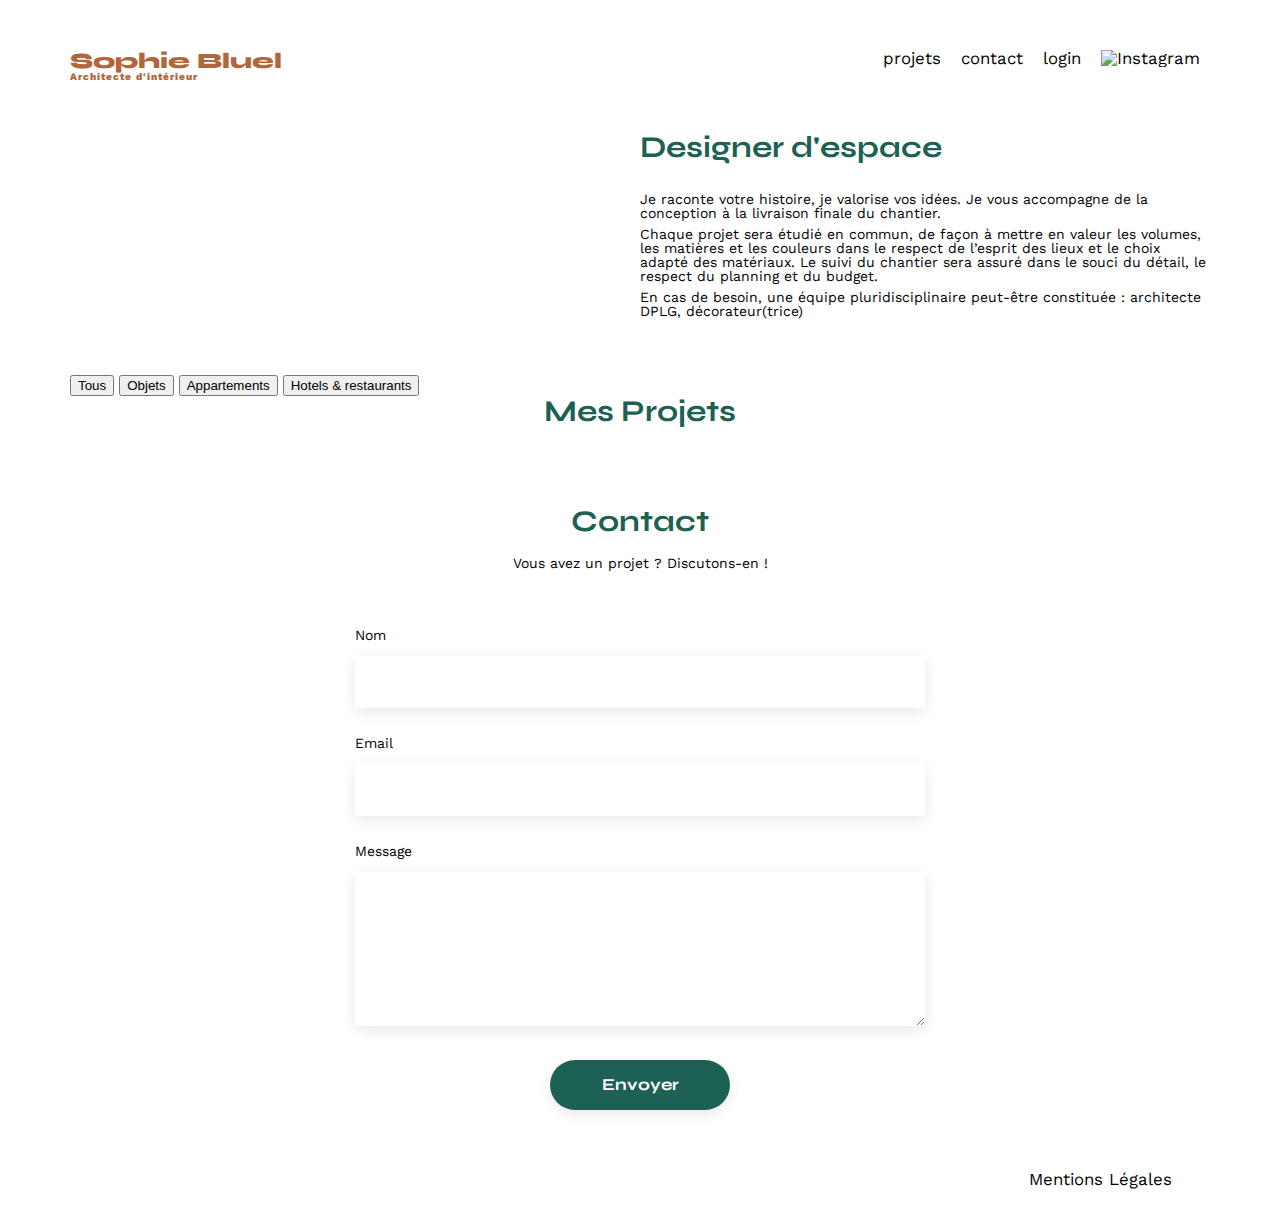
==== FrontEnd/index.html @ 34e4bd31 "Ajout barre de filtres" ====
<!DOCTYPE html>
<html lang="fr">
<head>
	<meta charset="UTF-8">
	<title>Sophie Bluel - Architecte d'intérieur</title>
	<meta name="viewport" content="width=device-width, initial-scale=1.0">
	<link rel="preconnect" href="https://fonts.googleapis.com">
	<link rel="preconnect" href="https://fonts.gstatic.com" crossorigin>
	<link href="https://fonts.googleapis.com/css2?family=Syne:wght@700;800&family=Work+Sans&display=swap" rel="stylesheet">
	<meta name="description" content="">
	<link rel="stylesheet" href="./assets/style.css">
	<script src="./assets/js/script.js" defer></script>
</head>
<body>
<header>
	<h1>Sophie Bluel <span>Architecte d'intérieur</span></h1>
	<nav>
		<ul>
			<li>projets</li>
			<li>contact</li>
			<li>login</li>
			<li><img src="./assets/icons/instagram.png" alt="Instagram"></li>
		</ul>
	</nav>
</header>
<main>
	<section id="introduction">
		<figure>
			<img src="./assets/images/sophie-bluel.png" alt="">
		</figure>
		<article>
			<h2>Designer d'espace</h2>
			<p>Je raconte votre histoire, je valorise vos idées. Je vous accompagne de la conception à la livraison finale du chantier.</p>
			<p>Chaque projet sera étudié en commun, de façon à mettre en valeur les volumes, les matières et les couleurs dans le respect de l’esprit des lieux et le choix adapté des matériaux. Le suivi du chantier sera assuré dans le souci du détail, le respect du planning et du budget.</p>
			<p>En cas de besoin, une équipe pluridisciplinaire peut-être constituée : architecte DPLG, décorateur(trice)</p>
		</article>
	</section>
	<section id="portfolio">

		<!--Partie Catégorie-->
		<div class="filters">
			<button class="filterCategories(1)" onclick="resetCategories()" id="test">Tous</button>
			<button class="filterCategories(2)" onclick="filterCategories(1)">Objets</button>
			<button class="filterCategories(3)" onclick="filterCategories(2)">Appartements</button>
			<button class="filterCategories(4)" onclick="filterCategories(3)">Hotels & restaurants</button>
		</div>

		<h2>Mes Projets</h2>
		<div class="gallery">
		</div>
	</section>
	<section id="contact">
		<h2>Contact</h2>
		<p>Vous avez un projet ? Discutons-en !</p>
		<form action="#" method="post">
			<label for="name">Nom</label>
			<input type="text" name="name" id="name">
			<label for="email">Email</label>
			<input type="email" name="email" id="email">
			<label for="message">Message</label>
			<textarea name="message" id="message" cols="30" rows="10"></textarea>
			<input type="submit" value="Envoyer">
		</form>
	</section>
</main>

<footer>
	<nav>
		<ul>
			<li>Mentions Légales</li>
		</ul>
	</nav>
</footer>
</body>
</html>
---- FrontEnd/assets/style.css ----
/* http://meyerweb.com/eric/tools/css/reset/
   v2.0 | 20110126
   License: none (public domain)
*/

html, body, div, span, applet, object, iframe,
h1, h2, h3, h4, h5, h6, p, blockquote, pre,
a, abbr, acronym, address, big, cite, code,
del, dfn, em, img, ins, kbd, q, s, samp,
small, strike, strong, sub, sup, tt, var,
b, u, i, center,
dl, dt, dd, ol, ul, li,
fieldset, form, label, legend,
table, caption, tbody, tfoot, thead, tr, th, td,
article, aside, canvas, details, embed,
figure, figcaption, footer, header, hgroup,
menu, nav, output, ruby, section, summary,
time, mark, audio, video {
	margin: 0;
	padding: 0;
	border: 0;
	font-size: 100%;
	font: inherit;
	vertical-align: baseline;
}
/* HTML5 display-role reset for older browsers */
article, aside, details, figcaption, figure,
footer, header, hgroup, menu, nav, section {
	display: block;
}
body {
	line-height: 1;
}
ol, ul {
	list-style: none;
}
blockquote, q {
	quotes: none;
}
blockquote:before, blockquote:after,
q:before, q:after {
	content: '';
	content: none;
}
table {
	border-collapse: collapse;
	border-spacing: 0;
}
/** end reset css**/
body {
	max-width: 1140px;
	margin:auto;
	font-family: 'Work Sans' ;
	font-size: 14px;
}
header {
	display: flex;
	justify-content: space-between;
	margin: 50px 0
}
section {
	margin: 50px 0
}

h1{
	display: flex;
	flex-direction: column;
	font-family: 'Syne';
	font-size: 22px;
	font-weight: 800;
	color: #B1663C
}

h1 > span {
	font-family: 'Work Sans';
	font-size:10px;
	letter-spacing: 0.1em;
;
}

h2{
	font-family: 'Syne';
	font-weight: 700;
	font-size: 30px;
	color: #1D6154
}
nav ul {
	display: flex;
	align-items: center;
	list-style-type: none;

}
nav li {
	padding: 0 10px;
	font-size: 1.2em;
}

li:hover {
	color: #B1663C;
}
#introduction {
	display: flex;
	align-items: center;
}
#introduction figure {
	flex: 1
}
#introduction img {
	display: block;
	margin: auto;
	width: 80%;
}

#introduction article {
	flex: 1
}
#introduction h2 {
	margin-bottom: 1em;
}

#introduction p {
	margin-bottom: 0.5em;
}
#portfolio h2 {
	text-align: center;
	margin-bottom: 1em;
}


.gallery {
	width: 100%;
	display: grid;
	grid-template-columns: 1fr 1fr 1fr;
	grid-column-gap: 20px;
	grid-row-gap: 20px;
}

.gallery img {
	width: 100%;

}
#contact {
	width: 50%;
margin: auto;
}
#contact > * {
	text-align: center;

}
#contact h2{
	margin-bottom: 20px;
}
#contact form {
	text-align: left;
	margin-top:30px;
	display: flex;
	flex-direction: column;
}

#contact input {
	height: 50px;
	font-size: 1.2em;
	border: none;
	box-shadow: 0px 4px 14px rgba(0, 0, 0, 0.09);
}
#contact label {
	margin: 2em 0 1em 0;
}
#contact textarea {
	border: none;
	box-shadow: 0px 4px 14px rgba(0, 0, 0, 0.09);
}

input[type="submit"]{
	font-family: 'Syne';
	font-weight: 700;
	color: white;
	background-color: #1D6154;
	margin : 2em auto ;
	width: 180px;
	text-align: center;
	border-radius: 60px ;
}

footer nav ul {
	display: flex;
	justify-content: flex-end;
	margin: 2em
}
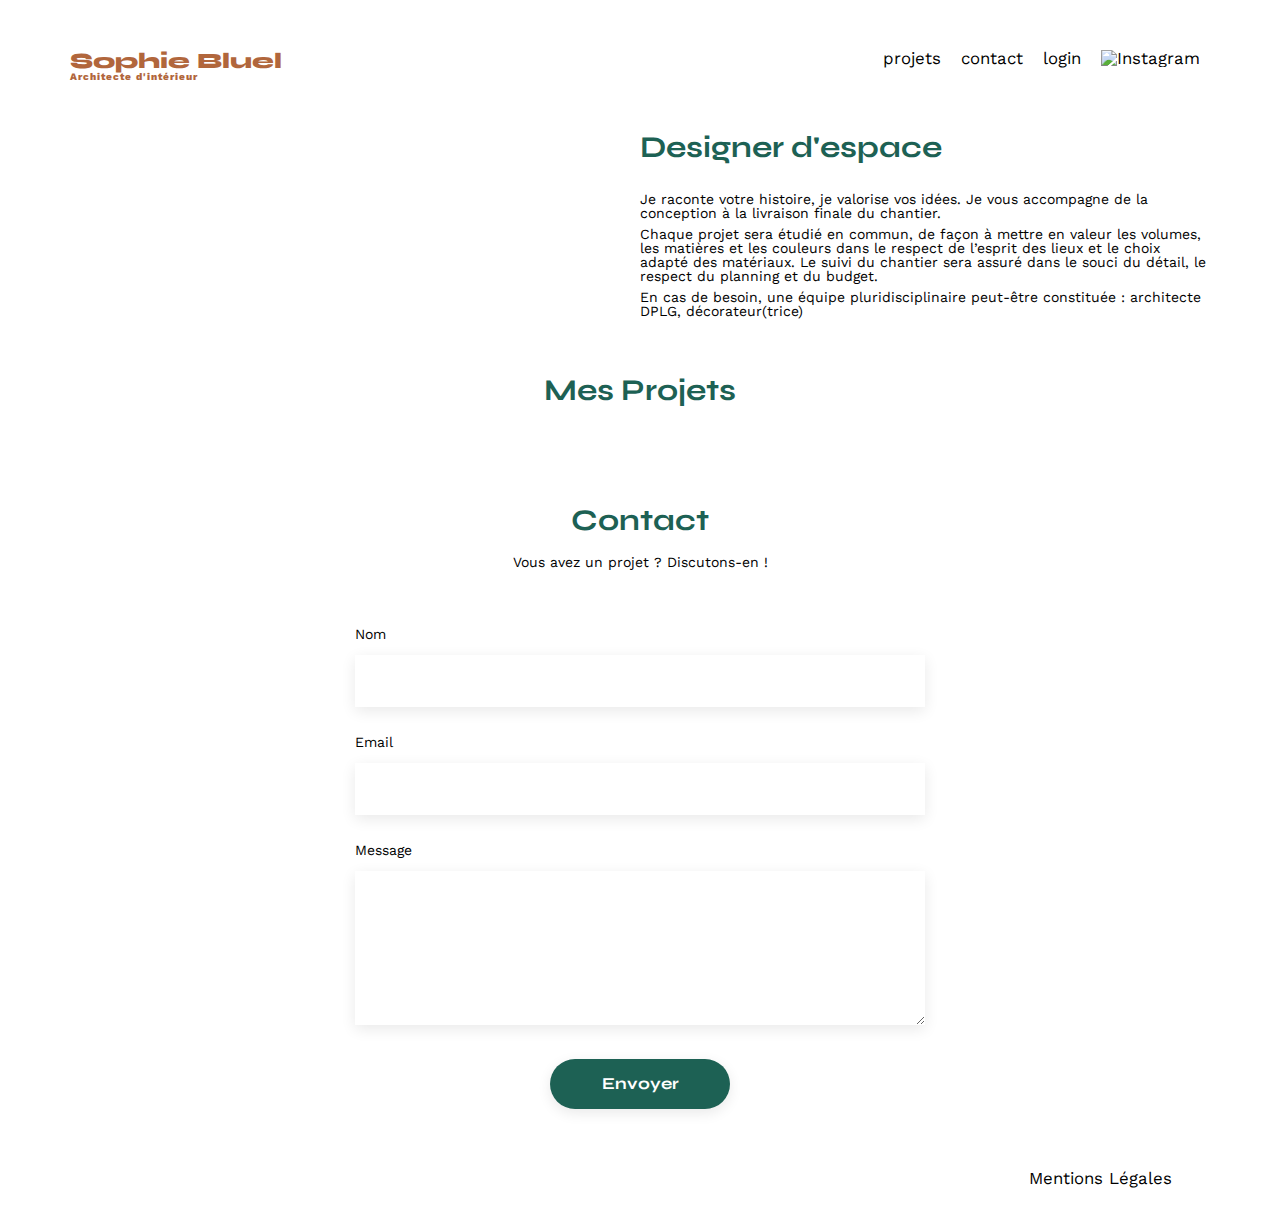
==== commit e8439c98: "modifications barre de filtres" ====
--- a/FrontEnd/index.html
+++ b/FrontEnd/index.html
@@ -10,6 +10,8 @@
 	<meta name="description" content="">
 	<link rel="stylesheet" href="./assets/style.css">
 	<script src="./assets/js/script.js" defer></script>
+	<script src="./assets/js/login.js" defer></script>
+	<script src="./assets/js/modale.js" defer></script>
 </head>
 <body>
 <header>
@@ -37,15 +39,12 @@
 	</section>
 	<section id="portfolio">
 
+		<h2>Mes Projets</h2>
+
 		<!--Partie Catégorie-->
-		<div class="filters">
-			<button class="filterCategories(1)" onclick="resetCategories()" id="test">Tous</button>
-			<button class="filterCategories(2)" onclick="filterCategories(1)">Objets</button>
-			<button class="filterCategories(3)" onclick="filterCategories(2)">Appartements</button>
-			<button class="filterCategories(4)" onclick="filterCategories(3)">Hotels & restaurants</button>
-		</div>
+		<div class="filters"></div>
 
-		<h2>Mes Projets</h2>
+
 		<div class="gallery">
 		</div>
 	</section>
--- a/FrontEnd/assets/style.css
+++ b/FrontEnd/assets/style.css
@@ -127,6 +127,25 @@
 }
 
 
+.filters {
+	text-align: center;
+	margin-bottom: 50px;
+	
+}
+
+.filterbtn {
+	font-family: 'Syne';
+	font-size: 16px;
+	font-weight: 700;
+	color:#1D6154; 
+	background-color: #fff;
+	border: 1px solid #1D6154;
+	border-radius: 50px;
+	padding: 8px 20px 8px 20px;
+	margin-left: 10px;
+}
+
+
 .gallery {
 	width: 100%;
 	display: grid;
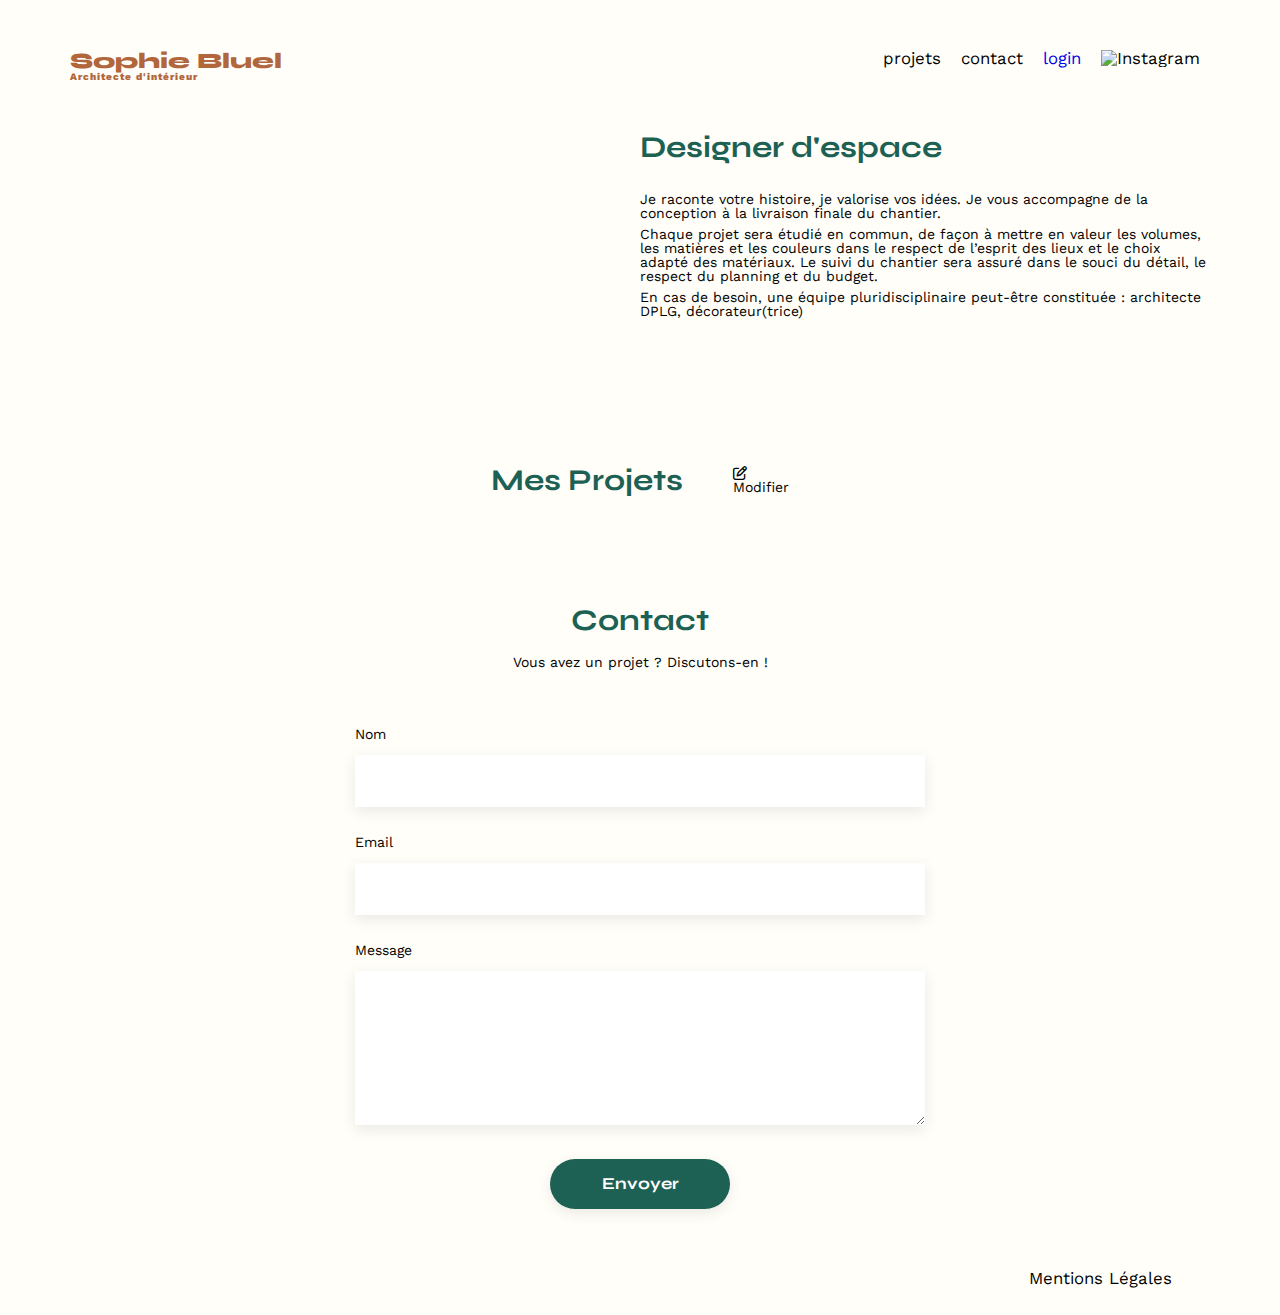
==== commit 9ae55e60: "Affichage des différentes parties après connexion" ====
--- a/FrontEnd/index.html
+++ b/FrontEnd/index.html
@@ -9,19 +9,27 @@
 	<link href="https://fonts.googleapis.com/css2?family=Syne:wght@700;800&family=Work+Sans&display=swap" rel="stylesheet">
 	<meta name="description" content="">
 	<link rel="stylesheet" href="./assets/style.css">
+	<link rel="stylesheet" href="https://cdnjs.cloudflare.com/ajax/libs/font-awesome/6.0.0-beta3/css/all.min.css">
 	<script src="./assets/js/script.js" defer></script>
-	<script src="./assets/js/login.js" defer></script>
 	<script src="./assets/js/modale.js" defer></script>
+
 </head>
 <body>
+
+<!-- Bandeau mode édition-->
+<div class="mode-edition" id="mode-edition">
+	<i class="fa-regular fa-pen-to-square mode-edition-icon"></i>
+	<p>Mode édition</p>
+</div>
+
 <header>
 	<h1>Sophie Bluel <span>Architecte d'intérieur</span></h1>
 	<nav>
 		<ul>
 			<li>projets</li>
 			<li>contact</li>
-			<li>login</li>
-			<li><img src="./assets/icons/instagram.png" alt="Instagram"></li>
+			<li><a href="/FrontEnd/Pages/login.html" id="login-link">login</a></li>
+			<li><img src="./assets/icons/instagram.png" class="logo-instagram" alt="Instagram"></li>
 		</ul>
 	</nav>
 </header>
@@ -39,7 +47,14 @@
 	</section>
 	<section id="portfolio">
 
-		<h2>Mes Projets</h2>
+		<div class="portfolio-heading">
+			<h2>Mes Projets</h2> 
+		<!--Bouton edit-->
+			<div id="editbtn">
+				<i class="fa-regular fa-pen-to-square"></i>
+				<p id="edit">Modifier</p>
+			</div>
+		</div>
 
 		<!--Partie Catégorie-->
 		<div class="filters"></div>
@@ -70,5 +85,16 @@
 		</ul>
 	</nav>
 </footer>
+
+<!--Modale-->
+<div id="container-modal">
+	<div class="modale-photos">
+		<i class="fa-solid fa-xmark close-btn"></i>
+		<h3>Galerie photo</h3>
+		<div class="edit-modal"></div>
+		<div class="stroke"></div>
+		<button class="add-btn">Ajouter une photo</button>
+	</div>
+</div>
 </body>
 </html>
--- a/FrontEnd/assets/style.css
+++ b/FrontEnd/assets/style.css
@@ -52,7 +52,9 @@
 	margin:auto;
 	font-family: 'Work Sans' ;
 	font-size: 14px;
-}
+	background-color: #fffef8;
+}
+
 header {
 	display: flex;
 	justify-content: space-between;
@@ -75,7 +77,6 @@
 	font-family: 'Work Sans';
 	font-size:10px;
 	letter-spacing: 0.1em;
-;
 }
 
 h2{
@@ -84,15 +85,28 @@
 	font-size: 30px;
 	color: #1D6154
 }
+
+h3 {
+	font-family: 'Work Sans';
+	font-size: 26px;
+	color: #000000;
+}
 nav ul {
 	display: flex;
 	align-items: center;
 	list-style-type: none;
-
 }
 nav li {
 	padding: 0 10px;
 	font-size: 1.2em;
+}
+
+nav li a {
+	text-decoration: none;
+}
+
+.logo-instagram {
+	width: 20px;
 }
 
 li:hover {
@@ -121,30 +135,13 @@
 #introduction p {
 	margin-bottom: 0.5em;
 }
-#portfolio h2 {
-	text-align: center;
-	margin-bottom: 1em;
-}
-
-
-.filters {
-	text-align: center;
-	margin-bottom: 50px;
-	
-}
-
-.filterbtn {
-	font-family: 'Syne';
-	font-size: 16px;
-	font-weight: 700;
-	color:#1D6154; 
-	background-color: #fff;
-	border: 1px solid #1D6154;
-	border-radius: 50px;
-	padding: 8px 20px 8px 20px;
-	margin-left: 10px;
-}
-
+.portfolio-heading {
+	display:flex;
+	align-items: center;
+	justify-content: center;
+	margin: 140px 0 60px 0;
+	gap: 50px;
+}
 
 .gallery {
 	width: 100%;
@@ -201,6 +198,166 @@
 	border-radius: 60px ;
 }
 
+/** Bandeau mode édition après connexion **/
+.mode-edition {
+	background-color: black;
+	height: 60px;
+	position: fixed;
+	top: 0;
+	left: 0;
+	width: 100vw;
+	justify-content: center;
+	align-items: center;
+	color: white;
+	display: flex;
+	gap: 10px;
+	display: none;
+	margin-bottom: 400px;
+}
+.mode-edition-icon {
+	color: white;
+}
+.mode-edition p {
+	font-weight: 400;
+	font-size: 16;
+}
+
+/** Bouton modifier  **/
+.editbtn {
+	display: flex;
+	gap: 10px;
+	display: none;
+}
+
+#edit {
+	cursor: pointer;
+}
+
+
+/** Barre de filtres **/
+.filters {
+	text-align: center;
+	margin-bottom: 50px;
+	
+}
+.filterbtn {
+	font-family: 'Syne';
+	font-size: 16px;
+	font-weight: 700;
+	color:#1D6154; 
+	background-color: #fffef8;
+	border: 1px solid #1D6154;
+	border-radius: 50px;
+	padding: 8px 20px 8px 20px;
+	margin-left: 10px;
+}
+
+.filterbtn:hover {
+	background-color: #1D6154;
+	color: #fffef8;
+}
+
+
+/**Login Form**/
+
+/** Message d'erreur **/ 
+#error-message {
+	color: #B1663C;
+	font-size: 16px;
+	font-weight: 600;
+	display:none;
+	margin-top: 35px;
+}
+
+#login {
+	width: 50%;
+	margin: auto;
+	padding-top: 110px;
+	padding-bottom: 180px;
+}
+#login > * {
+	text-align: center;
+}
+#login h2 {
+	margin-bottom: 20px;
+}
+#login form {
+	display: flex;
+	flex-direction: column;
+	text-align: left;
+}
+#login input {
+	height: 50px;
+	font-size: 1.2em;
+	border: none;
+	box-shadow: 0px 4px 14px rgba(0, 0, 0, 0.09);
+}
+#login label {
+	margin: 2em 0 1em 0;
+}
+#login a {
+	margin: auto;
+	color: black;
+}
+
+
+/** Modale **/
+#container-modal {
+	display: none;
+	position: fixed;
+	top: 0;
+	left: 0;
+	width: 100%;
+	height: 100%;
+	background-color: rgba(0, 0, 0, 0.281);
+	justify-content: center;
+	align-items: center;
+}
+.modale-photos {
+	background-color: white;
+	width: 30%;
+	height: 70%;
+	border-radius: 10px;
+	display: flex;
+	flex-direction: column;
+	justify-content: space-around;
+	align-items: center;
+	position: relative;
+}
+.close-btn {
+	position: absolute;
+	top: 40px;
+	right: 40px;
+	font-size: 20px;
+	cursor: pointer;
+}
+.stroke {
+	height: 1px;
+	width: 60%;
+	background-color: #b3b3b3; 
+	position: absolute;
+	bottom: 160px;
+	left: 130px;
+}
+.add-btn {
+	font-family: 'Syne';
+	font-size: 16px;
+	font-weight: 700;
+	color:#fffef8; 
+	background-color: #1D6154;
+	border: 1px solid #1D6154;
+	border-radius: 50px;
+	padding: 8px 20px 8px 20px;
+	margin-left: 10px;
+}
+.add-btn:hover {
+	background-color: white;
+	color: #1d6154;
+}
+
+
+
+
 footer nav ul {
 	display: flex;
 	justify-content: flex-end;
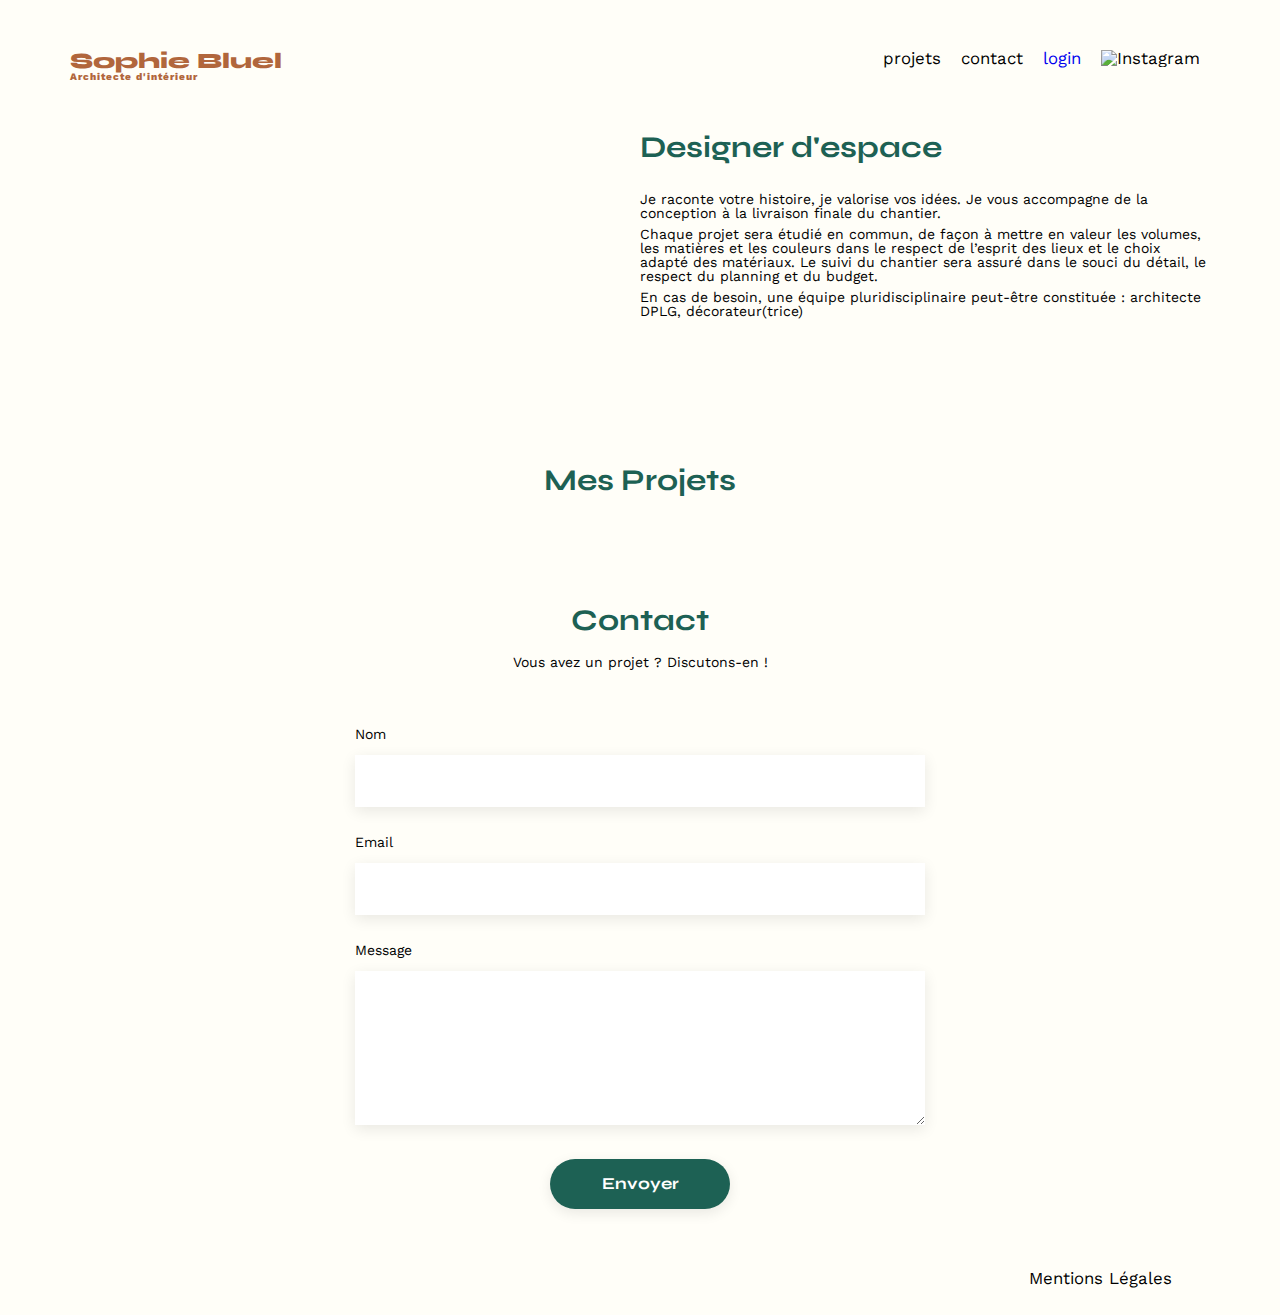
==== commit 77a5f269: "Restructuration de l'affichage des works et catégories" ====
--- a/FrontEnd/index.html
+++ b/FrontEnd/index.html
@@ -17,7 +17,7 @@
 <body>
 
 <!-- Bandeau mode édition-->
-<div class="mode-edition" id="mode-edition">
+<div id="mode-edition">
 	<i class="fa-regular fa-pen-to-square mode-edition-icon"></i>
 	<p>Mode édition</p>
 </div>
@@ -60,8 +60,7 @@
 		<div class="filters"></div>
 
 
-		<div class="gallery">
-		</div>
+		<div class="gallery"></div>
 	</section>
 	<section id="contact">
 		<h2>Contact</h2>
@@ -86,15 +85,40 @@
 	</nav>
 </footer>
 
-<!--Modale-->
+<!--Modal
 <div id="container-modal">
-	<div class="modale-photos">
+1st Modal
+	<div class="gallery-modal">
 		<i class="fa-solid fa-xmark close-btn"></i>
 		<h3>Galerie photo</h3>
-		<div class="edit-modal"></div>
+		<div class="works-modal-container"></div>
 		<div class="stroke"></div>
 		<button class="add-btn">Ajouter une photo</button>
 	</div>
+2nd Modal
+	<div class="add-work-modal">
+		<div class="add-work-container">
+			<i class="fa-solid fa-arrow-left go-back-arrow"></i>
+			<i class="fa-solid fa-xmark close-btn"></i>
+			<h3>Ajout photo</h3>
+			<div class="add-work-block">
+				<label for="add-work-btn">+ Ajouter photo<input type="file" id="add-img-btn"></label>
+				<p>jpg, png : 4mo max</p>
+			</div>
+			<form id="add-work-form"> 
+				<label for="title">Titre</label>
+				<input type="text" id="title"/> 
+				<label for="categorie">Catégories</label>
+				<select id="categorie" name="categorie">
+					<option></option>
+				</select>
+				<div class="stroke"></div>
+				<input id="submit-work-form" type="submit" value="Valider"/>
+			</form>
+		</div>
+	</div>-->
 </div>
+
+
 </body>
 </html>
--- a/FrontEnd/assets/style.css
+++ b/FrontEnd/assets/style.css
@@ -153,11 +153,11 @@
 
 .gallery img {
 	width: 100%;
-
-}
+}
+
 #contact {
 	width: 50%;
-margin: auto;
+	margin: auto;
 }
 #contact > * {
 	text-align: center;
@@ -196,10 +196,11 @@
 	width: 180px;
 	text-align: center;
 	border-radius: 60px ;
+	border:none;
 }
 
 /** Bandeau mode édition après connexion **/
-.mode-edition {
+#mode-edition {
 	background-color: black;
 	height: 60px;
 	position: fixed;
@@ -209,10 +210,8 @@
 	justify-content: center;
 	align-items: center;
 	color: white;
-	display: flex;
+	display: none;
 	gap: 10px;
-	display: none;
-	margin-bottom: 400px;
 }
 .mode-edition-icon {
 	color: white;
@@ -223,12 +222,10 @@
 }
 
 /** Bouton modifier  **/
-.editbtn {
-	display: flex;
+#editbtn {
 	gap: 10px;
 	display: none;
 }
-
 #edit {
 	cursor: pointer;
 }
@@ -240,7 +237,7 @@
 	margin-bottom: 50px;
 	
 }
-.filterbtn {
+.filters button {
 	font-family: 'Syne';
 	font-size: 16px;
 	font-weight: 700;
@@ -303,7 +300,7 @@
 
 /** Modale **/
 #container-modal {
-	display: none;
+	/**display: none;*/
 	position: fixed;
 	top: 0;
 	left: 0;
@@ -313,7 +310,7 @@
 	justify-content: center;
 	align-items: center;
 }
-.modale-photos {
+.gallery-modal, .add-work-modal  {
 	background-color: white;
 	width: 30%;
 	height: 70%;
@@ -324,21 +321,18 @@
 	align-items: center;
 	position: relative;
 }
-.close-btn {
-	position: absolute;
-	top: 40px;
-	right: 40px;
-	font-size: 20px;
-	cursor: pointer;
+.works-modal {
+	background-color: #b3b3b3;
+	width: 70%;
+	height: 60%;
+
 }
 .stroke {
 	height: 1px;
 	width: 60%;
 	background-color: #b3b3b3; 
-	position: absolute;
-	bottom: 160px;
-	left: 130px;
-}
+}
+
 .add-btn {
 	font-family: 'Syne';
 	font-size: 16px;
@@ -354,8 +348,39 @@
 	background-color: white;
 	color: #1d6154;
 }
-
-
+.close-btn, .go-back-arrow {
+	position: absolute;
+	top: 40px;
+	font-size: 20px;
+	cursor: pointer;
+}
+.close-btn {
+	right: 40px;
+}
+.go-back-arrow {
+	left: 40px;
+}
+.add-work-block {
+	background-color: #E8F1F6;
+	height: 160px;
+}
+#add-work-btn {
+	background-color: #CBD6DC;
+}
+#add-work-form {
+	display: flex;
+	flex-direction: column;
+	width: 60%;
+}
+#title, #categorie {
+	height: 50px;
+	font-size: 1.2em;
+	border: none;
+	box-shadow: 0px 4px 14px rgba(0, 0, 0, 0.09);
+}
+#add-work-form label {
+	margin: 20px 0 10px 0;
+}
 
 
 footer nav ul {
